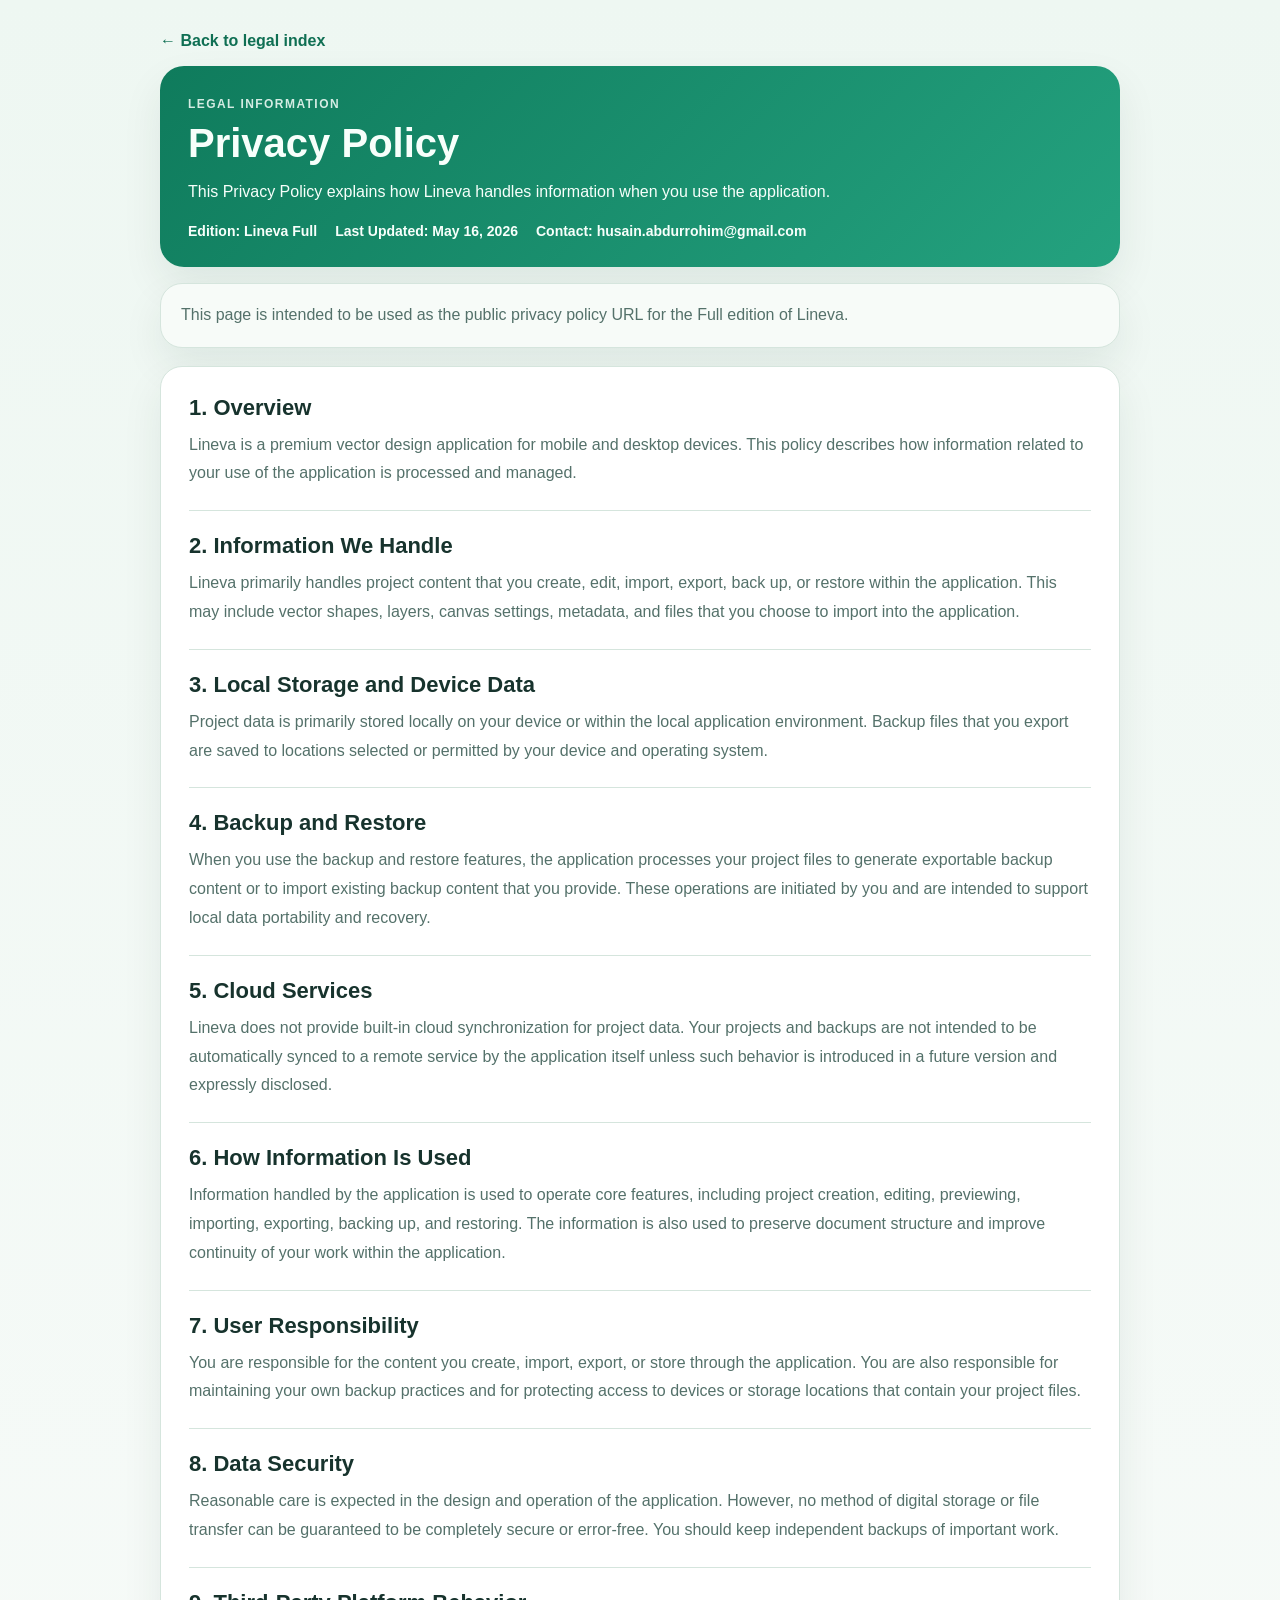
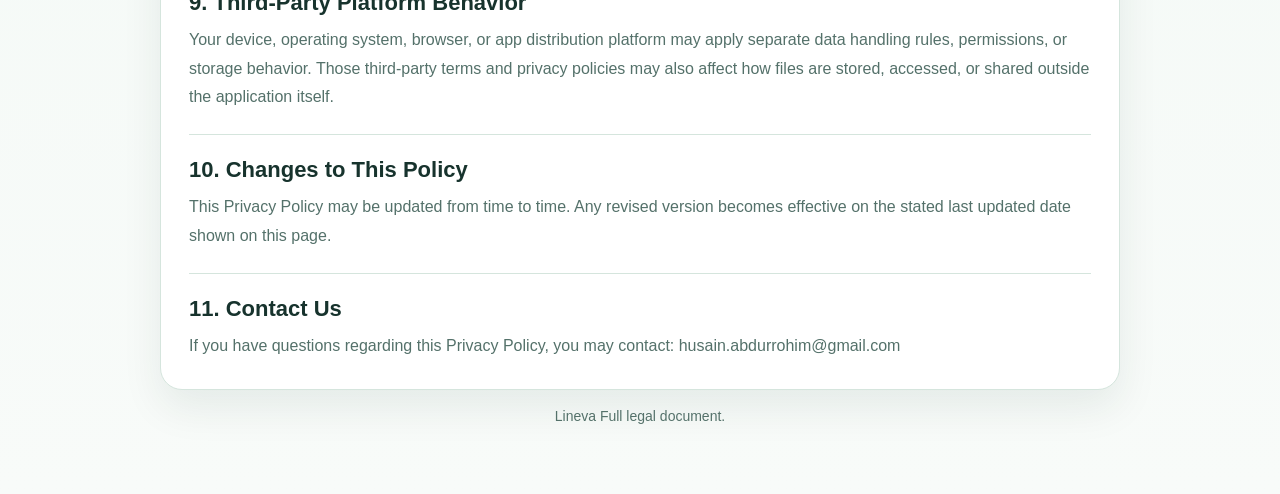
==== privacy-policy-full.html @ eda50113 "init" ====
<!doctype html>
<html lang="en">
<head>
  <meta charset="utf-8">
  <meta name="viewport" content="width=device-width, initial-scale=1">
  <title>Lineva Privacy Policy</title>
  <link rel="stylesheet" href="./styles.css">
</head>
<body>
  <main class="shell">
    <div class="topbar">
      <a class="back-link" href="./index.html">&larr; Back to legal index</a>
    </div>

    <section class="legal-hero">
      <span class="eyebrow">Legal Information</span>
      <h1>Privacy Policy</h1>
      <p>This Privacy Policy explains how Lineva handles information when you use the application.</p>
      <div class="meta">
        <span>Edition: Lineva Full</span>
        <span>Last Updated: May 16, 2026</span>
        <span>Contact: husain.abdurrohim@gmail.com</span>
      </div>
    </section>

    <section class="notice">
      <p>This page is intended to be used as the public privacy policy URL for the Full edition of Lineva.</p>
    </section>

    <section class="legal-body">
      <section class="legal-section">
        <h2>1. Overview</h2>
        <p>Lineva is a premium vector design application for mobile and desktop devices. This policy describes how information related to your use of the application is processed and managed.</p>
      </section>
      <section class="legal-section">
        <h2>2. Information We Handle</h2>
        <p>Lineva primarily handles project content that you create, edit, import, export, back up, or restore within the application. This may include vector shapes, layers, canvas settings, metadata, and files that you choose to import into the application.</p>
      </section>
      <section class="legal-section">
        <h2>3. Local Storage and Device Data</h2>
        <p>Project data is primarily stored locally on your device or within the local application environment. Backup files that you export are saved to locations selected or permitted by your device and operating system.</p>
      </section>
      <section class="legal-section">
        <h2>4. Backup and Restore</h2>
        <p>When you use the backup and restore features, the application processes your project files to generate exportable backup content or to import existing backup content that you provide. These operations are initiated by you and are intended to support local data portability and recovery.</p>
      </section>
      <section class="legal-section">
        <h2>5. Cloud Services</h2>
        <p>Lineva does not provide built-in cloud synchronization for project data. Your projects and backups are not intended to be automatically synced to a remote service by the application itself unless such behavior is introduced in a future version and expressly disclosed.</p>
      </section>
      <section class="legal-section">
        <h2>6. How Information Is Used</h2>
        <p>Information handled by the application is used to operate core features, including project creation, editing, previewing, importing, exporting, backing up, and restoring. The information is also used to preserve document structure and improve continuity of your work within the application.</p>
      </section>
      <section class="legal-section">
        <h2>7. User Responsibility</h2>
        <p>You are responsible for the content you create, import, export, or store through the application. You are also responsible for maintaining your own backup practices and for protecting access to devices or storage locations that contain your project files.</p>
      </section>
      <section class="legal-section">
        <h2>8. Data Security</h2>
        <p>Reasonable care is expected in the design and operation of the application. However, no method of digital storage or file transfer can be guaranteed to be completely secure or error-free. You should keep independent backups of important work.</p>
      </section>
      <section class="legal-section">
        <h2>9. Third-Party Platform Behavior</h2>
        <p>Your device, operating system, browser, or app distribution platform may apply separate data handling rules, permissions, or storage behavior. Those third-party terms and privacy policies may also affect how files are stored, accessed, or shared outside the application itself.</p>
      </section>
      <section class="legal-section">
        <h2>10. Changes to This Policy</h2>
        <p>This Privacy Policy may be updated from time to time. Any revised version becomes effective on the stated last updated date shown on this page.</p>
      </section>
      <section class="legal-section">
        <h2>11. Contact Us</h2>
        <p>If you have questions regarding this Privacy Policy, you may contact: husain.abdurrohim@gmail.com</p>
      </section>
    </section>

    <p class="footer">Lineva Full legal document.</p>
  </main>
</body>
</html>
---- styles.css ----
:root {
  color-scheme: light;
  --bg: #eef5f1;
  --surface: #ffffff;
  --surface-soft: #f7fbf8;
  --text: #17332d;
  --muted: #54716a;
  --border: #d5e5dd;
  --accent: #198c68;
  --accent-strong: #0f6f53;
  --shadow: 0 18px 40px rgba(17, 52, 44, 0.08);
}

* {
  box-sizing: border-box;
}

html,
body {
  margin: 0;
  padding: 0;
  font-family: Arial, Helvetica, sans-serif;
  background: linear-gradient(180deg, #eef7f2 0%, #f8fbf9 100%);
  color: var(--text);
}

body {
  min-height: 100vh;
}

.shell {
  width: min(960px, calc(100% - 32px));
  margin: 0 auto;
  padding: 32px 0 56px;
}

.shell--home {
  width: min(880px, calc(100% - 32px));
}

.hero {
  padding: 28px;
  border-radius: 24px;
  background: linear-gradient(135deg, #0f7b5c 0%, #24a27f 100%);
  color: #f7fffb;
  box-shadow: var(--shadow);
}

.eyebrow {
  display: inline-block;
  margin-bottom: 10px;
  font-size: 12px;
  font-weight: 700;
  letter-spacing: 0.12em;
  text-transform: uppercase;
  opacity: 0.85;
}

.hero h1 {
  margin: 0 0 10px;
  font-size: clamp(30px, 5vw, 44px);
  line-height: 1.05;
}

.hero p {
  margin: 0;
  max-width: 680px;
  font-size: 16px;
  line-height: 1.65;
}

.card-grid {
  display: grid;
  grid-template-columns: repeat(auto-fit, minmax(260px, 1fr));
  gap: 18px;
  margin-top: 24px;
}

.card,
.legal-body,
.notice {
  border: 1px solid var(--border);
  border-radius: 22px;
  background: var(--surface);
  box-shadow: var(--shadow);
}

.card {
  padding: 24px;
}

.card h2 {
  margin: 0 0 10px;
  font-size: 24px;
}

.card p {
  margin: 0 0 18px;
  color: var(--muted);
  line-height: 1.65;
}

.link-list {
  display: grid;
  gap: 12px;
}

.link-list a,
.back-link {
  color: var(--accent-strong);
  text-decoration: none;
  font-weight: 700;
}

.link-list a:hover,
.back-link:hover {
  text-decoration: underline;
}

.topbar {
  margin-bottom: 16px;
}

.legal-hero {
  padding: 28px;
  border-radius: 24px;
  background: linear-gradient(135deg, #0f7b5c 0%, #24a27f 100%);
  color: #f7fffb;
  box-shadow: var(--shadow);
}

.legal-hero h1 {
  margin: 0 0 12px;
  font-size: clamp(28px, 4vw, 40px);
}

.legal-hero p {
  margin: 0;
  line-height: 1.7;
}

.meta {
  display: flex;
  flex-wrap: wrap;
  gap: 12px 18px;
  margin-top: 18px;
  font-size: 14px;
  font-weight: 700;
}

.notice {
  margin-top: 16px;
  padding: 18px 20px;
  background: var(--surface-soft);
}

.notice p {
  margin: 0;
  color: var(--muted);
  line-height: 1.65;
}

.legal-body {
  margin-top: 18px;
  padding: 28px;
}

.legal-section + .legal-section {
  margin-top: 22px;
  padding-top: 22px;
  border-top: 1px solid var(--border);
}

.legal-section h2 {
  margin: 0 0 10px;
  font-size: 22px;
}

.legal-section p {
  margin: 0;
  color: var(--muted);
  line-height: 1.8;
}

.footer {
  margin-top: 18px;
  font-size: 14px;
  color: var(--muted);
  text-align: center;
}

@media (max-width: 640px) {
  .shell {
    width: min(100% - 20px, 960px);
    padding: 20px 0 36px;
  }

  .hero,
  .legal-hero,
  .legal-body,
  .card,
  .notice {
    border-radius: 18px;
  }

  .hero,
  .legal-hero,
  .legal-body,
  .card {
    padding: 20px;
  }
}
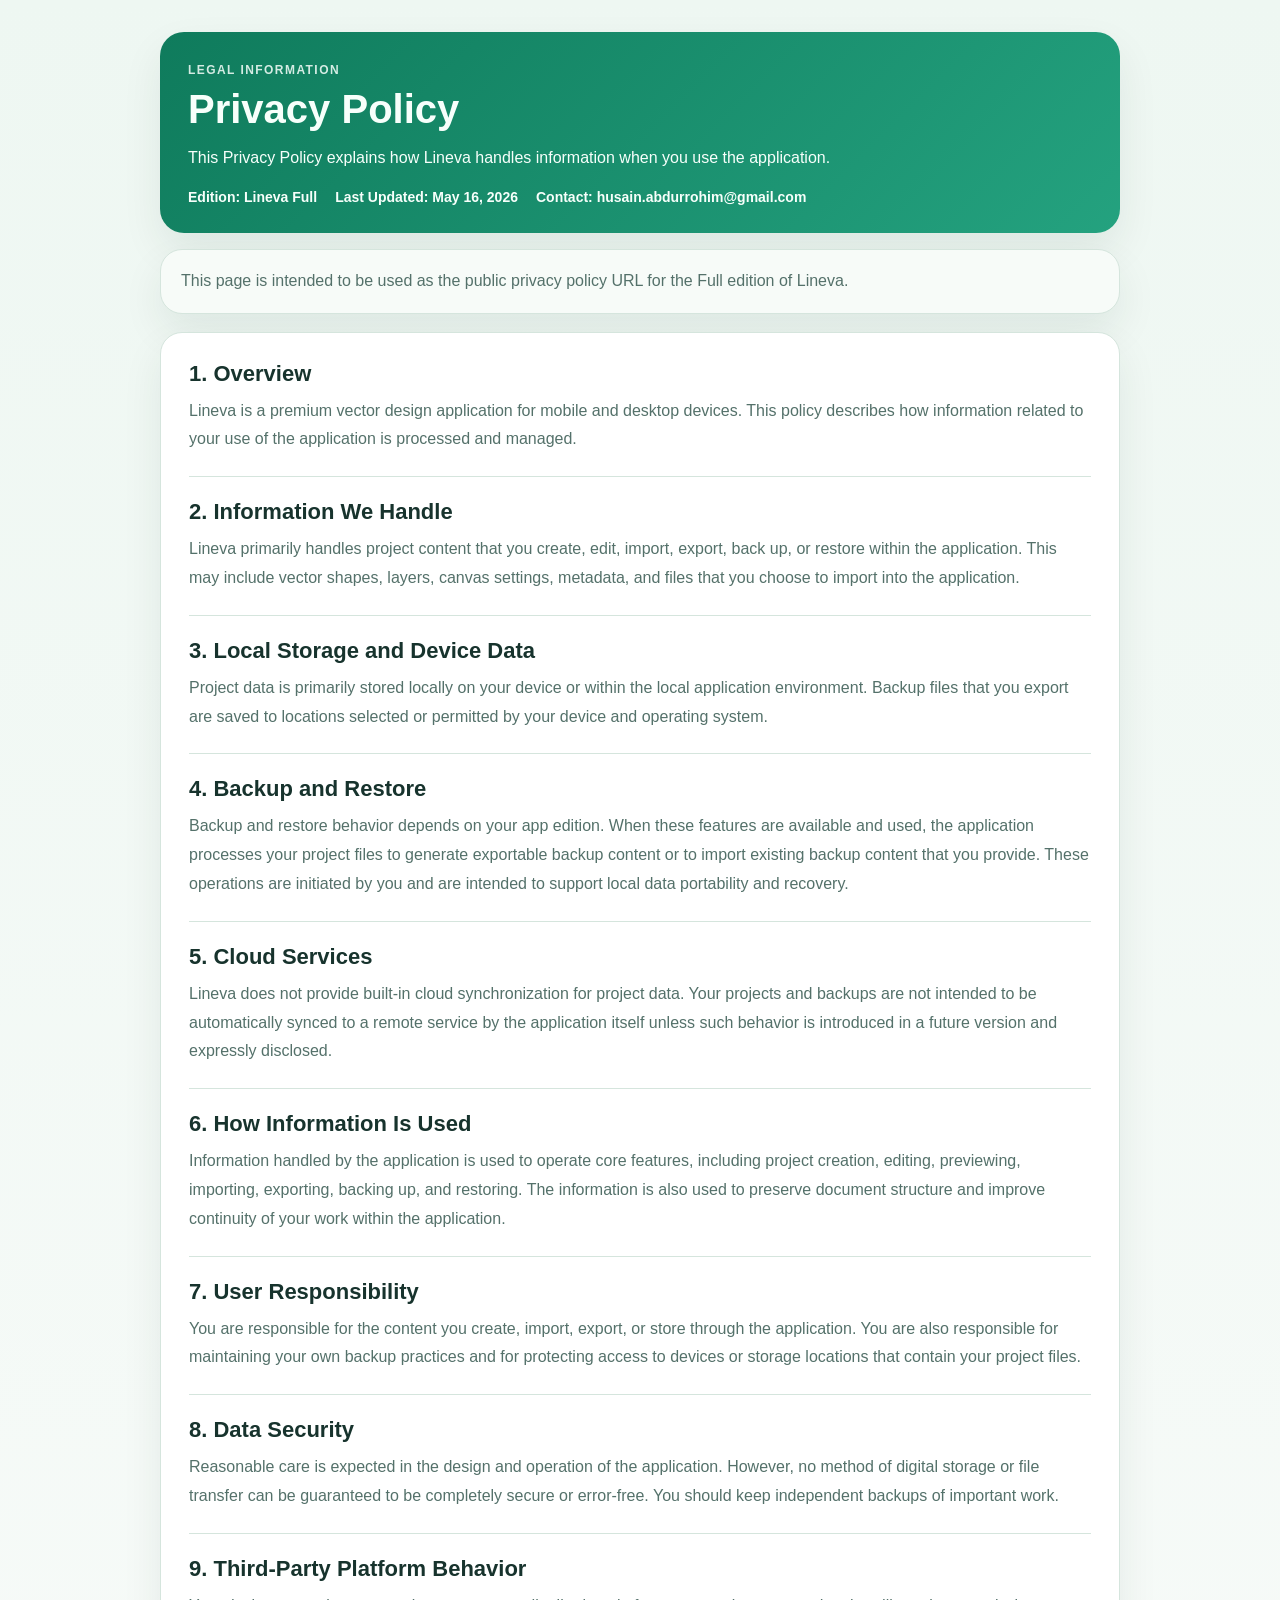
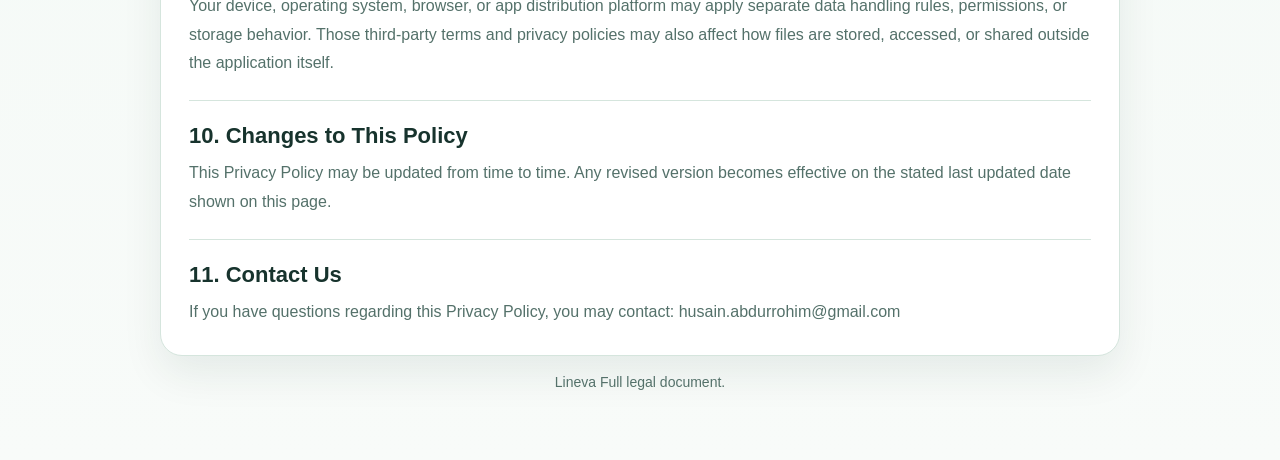
==== commit 1ef2b444: "update 2026-05-10" ====
--- a/privacy-policy-full.html
+++ b/privacy-policy-full.html
@@ -1,17 +1,15 @@
 <!doctype html>
 <html lang="en">
+
 <head>
   <meta charset="utf-8">
   <meta name="viewport" content="width=device-width, initial-scale=1">
   <title>Lineva Privacy Policy</title>
   <link rel="stylesheet" href="./styles.css">
 </head>
+
 <body>
   <main class="shell">
-    <div class="topbar">
-      <a class="back-link" href="./index.html">&larr; Back to legal index</a>
-    </div>
-
     <section class="legal-hero">
       <span class="eyebrow">Legal Information</span>
       <h1>Privacy Policy</h1>
@@ -30,43 +28,61 @@
     <section class="legal-body">
       <section class="legal-section">
         <h2>1. Overview</h2>
-        <p>Lineva is a premium vector design application for mobile and desktop devices. This policy describes how information related to your use of the application is processed and managed.</p>
+        <p>Lineva is a premium vector design application for mobile and desktop devices. This policy describes how
+          information related to your use of the application is processed and managed.</p>
       </section>
       <section class="legal-section">
         <h2>2. Information We Handle</h2>
-        <p>Lineva primarily handles project content that you create, edit, import, export, back up, or restore within the application. This may include vector shapes, layers, canvas settings, metadata, and files that you choose to import into the application.</p>
+        <p>Lineva primarily handles project content that you create, edit, import, export, back up, or restore within
+          the application. This may include vector shapes, layers, canvas settings, metadata, and files that you choose
+          to import into the application.</p>
       </section>
       <section class="legal-section">
         <h2>3. Local Storage and Device Data</h2>
-        <p>Project data is primarily stored locally on your device or within the local application environment. Backup files that you export are saved to locations selected or permitted by your device and operating system.</p>
+        <p>Project data is primarily stored locally on your device or within the local application environment. Backup
+          files that you export are saved to locations selected or permitted by your device and operating system.</p>
       </section>
       <section class="legal-section">
         <h2>4. Backup and Restore</h2>
-        <p>When you use the backup and restore features, the application processes your project files to generate exportable backup content or to import existing backup content that you provide. These operations are initiated by you and are intended to support local data portability and recovery.</p>
+        <p>Backup and restore behavior depends on your app edition. When these features are available and used, the
+          application processes your project files to generate exportable backup content or to import existing backup
+          content that you provide. These operations are initiated by you and are intended to support local data
+          portability and recovery.</p>
       </section>
       <section class="legal-section">
         <h2>5. Cloud Services</h2>
-        <p>Lineva does not provide built-in cloud synchronization for project data. Your projects and backups are not intended to be automatically synced to a remote service by the application itself unless such behavior is introduced in a future version and expressly disclosed.</p>
+        <p>Lineva does not provide built-in cloud synchronization for project data. Your projects and backups are not
+          intended to be automatically synced to a remote service by the application itself unless such behavior is
+          introduced in a future version and expressly disclosed.</p>
       </section>
       <section class="legal-section">
         <h2>6. How Information Is Used</h2>
-        <p>Information handled by the application is used to operate core features, including project creation, editing, previewing, importing, exporting, backing up, and restoring. The information is also used to preserve document structure and improve continuity of your work within the application.</p>
+        <p>Information handled by the application is used to operate core features, including project creation, editing,
+          previewing, importing, exporting, backing up, and restoring. The information is also used to preserve document
+          structure and improve continuity of your work within the application.</p>
       </section>
       <section class="legal-section">
         <h2>7. User Responsibility</h2>
-        <p>You are responsible for the content you create, import, export, or store through the application. You are also responsible for maintaining your own backup practices and for protecting access to devices or storage locations that contain your project files.</p>
+        <p>You are responsible for the content you create, import, export, or store through the application. You are
+          also responsible for maintaining your own backup practices and for protecting access to devices or storage
+          locations that contain your project files.</p>
       </section>
       <section class="legal-section">
         <h2>8. Data Security</h2>
-        <p>Reasonable care is expected in the design and operation of the application. However, no method of digital storage or file transfer can be guaranteed to be completely secure or error-free. You should keep independent backups of important work.</p>
+        <p>Reasonable care is expected in the design and operation of the application. However, no method of digital
+          storage or file transfer can be guaranteed to be completely secure or error-free. You should keep independent
+          backups of important work.</p>
       </section>
       <section class="legal-section">
         <h2>9. Third-Party Platform Behavior</h2>
-        <p>Your device, operating system, browser, or app distribution platform may apply separate data handling rules, permissions, or storage behavior. Those third-party terms and privacy policies may also affect how files are stored, accessed, or shared outside the application itself.</p>
+        <p>Your device, operating system, browser, or app distribution platform may apply separate data handling rules,
+          permissions, or storage behavior. Those third-party terms and privacy policies may also affect how files are
+          stored, accessed, or shared outside the application itself.</p>
       </section>
       <section class="legal-section">
         <h2>10. Changes to This Policy</h2>
-        <p>This Privacy Policy may be updated from time to time. Any revised version becomes effective on the stated last updated date shown on this page.</p>
+        <p>This Privacy Policy may be updated from time to time. Any revised version becomes effective on the stated
+          last updated date shown on this page.</p>
       </section>
       <section class="legal-section">
         <h2>11. Contact Us</h2>
@@ -77,4 +93,5 @@
     <p class="footer">Lineva Full legal document.</p>
   </main>
 </body>
-</html>
+
+</html>
